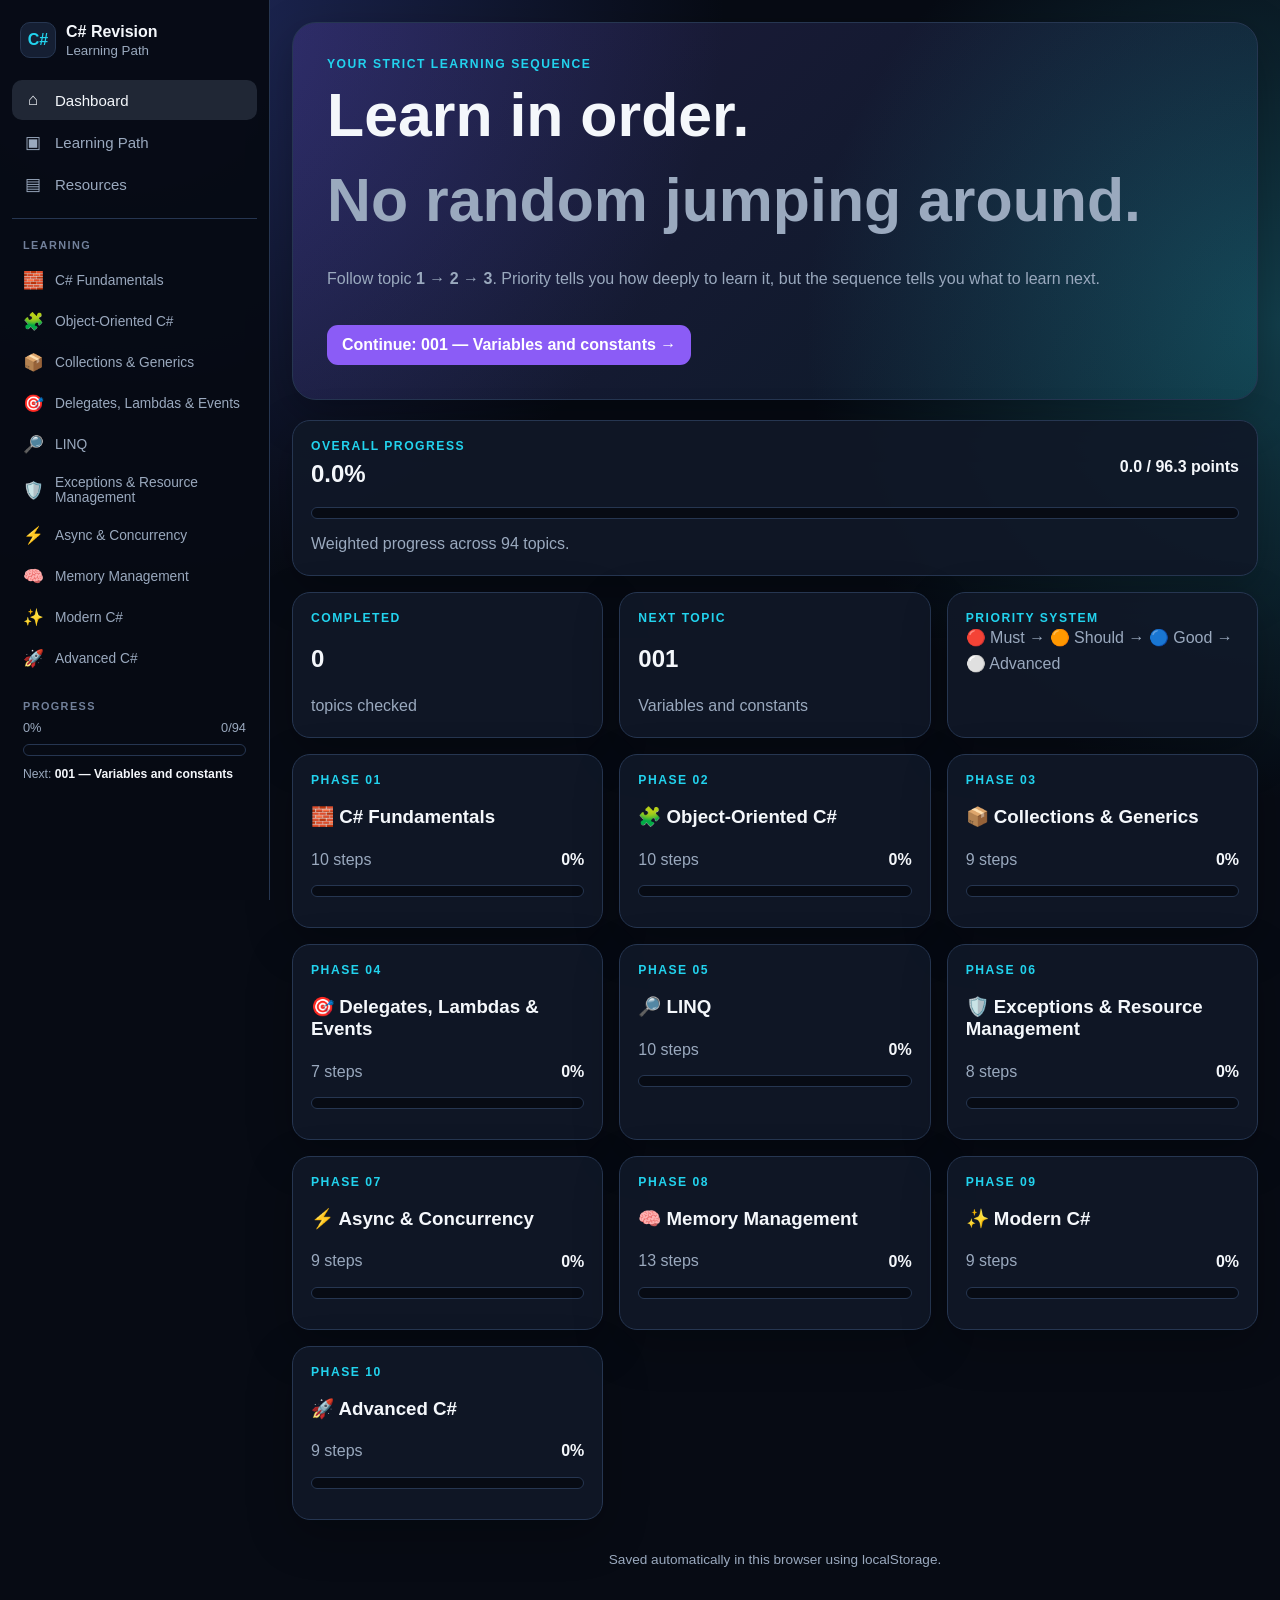
==== index.html @ da1a0cd7 "initial commit" ====
<!doctype html><html lang="en"><head><meta charset="UTF-8"><meta name="viewport" content="width=device-width,initial-scale=1"><title>C# Revision</title><link rel="stylesheet" href="css/style.css"></head><body data-page="home"><div id="app"></div><script src="js/data.js"></script><script src="js/app.js"></script></body></html>
---- css/style.css ----
:root{--bg:#070b14;--panel:#101827;--panel2:#151f33;--text:#f4f7fb;--muted:#9aa9be;--line:#263651;--accent:#8b5cf6;--cyan:#22d3ee;--green:#2dd37d;--must:#ff5964;--should:#ffae42;--good:#4da3ff;--advanced:#a78bfa;--sidebar:270px}
*{box-sizing:border-box}html{scroll-behavior:smooth}body{margin:0;background:radial-gradient(circle at 10% 0,#202a5d 0,transparent 30%),radial-gradient(circle at 100% 20%,#123e4b 0,transparent 26%),var(--bg);font-family:Inter,Segoe UI,Arial,sans-serif;color:var(--text)}a{text-decoration:none;color:inherit}
.sidebar{position:fixed;z-index:20;left:0;top:0;bottom:0;width:var(--sidebar);padding:18px 12px;background:rgba(7,11,20,.96);border-right:1px solid var(--line);overflow-y:auto}.side-top{display:flex;align-items:center;justify-content:space-between;padding:4px 8px 20px}.side-brand{display:flex;align-items:center;gap:10px}.brand-mark{width:36px;height:36px;display:grid;place-items:center;border:1px solid var(--line);border-radius:10px;background:var(--panel2);font-weight:900;color:var(--cyan)}.side-brand b{display:block;font-size:1rem}.side-brand small{display:block;color:var(--muted);margin-top:2px}.close-side{display:none;background:none;border:0;color:var(--muted);font-size:26px;cursor:pointer}.side-nav{padding-bottom:12px;border-bottom:1px solid var(--line)}.side-link{display:flex;align-items:center;gap:12px;min-height:40px;padding:9px 11px;margin:2px 0;border-radius:10px;color:var(--muted);font-size:.94rem}.side-link span:first-child{width:20px;text-align:center;font-size:1.05rem}.side-link:hover{background:var(--panel2);color:var(--text)}.side-link.active{background:#202735;color:var(--text)}.side-section{padding:20px 0 0}.side-label{text-transform:uppercase;letter-spacing:1.4px;font-size:.68rem;font-weight:800;color:#71809a;padding:0 11px 8px}.phase-link{font-size:.86rem;min-height:36px}.progress-side{padding-bottom:20px}.side-progress-row{display:flex;justify-content:space-between;padding:0 11px;color:var(--muted);font-size:.8rem}.progress-side .progress{margin:9px 11px}.side-next{font-size:.76rem;line-height:1.5;color:var(--muted);padding:0 11px}.side-next b{color:var(--text)}.sidebar-overlay{display:none}
.shell{margin-left:var(--sidebar);max-width:none;padding:22px}.content{max-width:1250px;margin:auto}.mobile-head{display:none}.hero,.card{background:rgba(16,24,39,.9);border:1px solid var(--line);box-shadow:0 15px 45px rgba(0,0,0,.25)}.hero{padding:34px;border-radius:24px;margin-bottom:20px;background:linear-gradient(135deg,rgba(139,92,246,.18),rgba(34,211,238,.08))}.eyebrow{text-transform:uppercase;letter-spacing:1.5px;color:var(--cyan);font-weight:800;font-size:.76rem}.hero h1{font-size:clamp(2rem,5vw,3.8rem);margin:9px 0}.hero p,.muted{color:var(--muted);line-height:1.65}.grid{display:grid;grid-template-columns:repeat(12,1fr);gap:16px}.card{border-radius:18px;padding:18px}.overall{grid-column:span 12}.stat,.phase-card{grid-column:span 4}.phase-card{transition:transform .15s,border-color .15s}.phase-card:hover{transform:translateY(-3px);border-color:#536887}.row{display:flex;justify-content:space-between;gap:12px;align-items:center}.progress{height:12px;border-radius:99px;background:#070b14;border:1px solid #263651;overflow:hidden;margin:12px 0}.progress div{height:100%;background:linear-gradient(90deg,var(--accent),var(--cyan));transition:width .3s}.priority{font-size:.72rem;font-weight:800;padding:4px 8px;border-radius:99px;white-space:nowrap}.must{color:#ffb2b7;background:rgba(255,89,100,.12)}.should{color:#ffd28b;background:rgba(255,174,66,.12)}.good{color:#9dccff;background:rgba(77,163,255,.12)}.advanced{color:#d2bdff;background:rgba(167,139,250,.12)}.phase{margin-top:18px}.phase-head{padding:20px;border-radius:18px 18px 0 0;background:var(--panel);border:1px solid var(--line);border-bottom:0}.topic-list{border:1px solid var(--line);border-radius:0 0 18px 18px;overflow:hidden}.topic{display:flex;gap:14px;padding:16px;border-top:1px solid var(--line);background:rgba(10,15,26,.7)}.topic:first-child{border-top:0}.topic:hover{background:#121d30}.topic-main{flex:1}.topic-title{font-weight:800}.topic-desc{font-size:.9rem;color:var(--muted);line-height:1.55;margin-top:5px}.meta{display:flex;justify-content:space-between;align-items:center;gap:10px;margin-top:10px;flex-wrap:wrap}.resource{color:var(--cyan);font-size:.86rem}.number{font-weight:900;color:var(--cyan);font-size:.8rem}.weight{font-size:.75rem;color:var(--muted)}input[type=checkbox]{appearance:none;width:23px;height:23px;border:2px solid #64748b;border-radius:7px;background:#080e19;cursor:pointer;flex:none;margin-top:2px}input[type=checkbox]:checked{background:var(--green);border-color:var(--green);position:relative}input[type=checkbox]:checked:after{content:"✓";color:#062714;font-weight:900;position:absolute;left:4px;top:-1px}.done .topic-title{text-decoration:line-through;color:var(--muted)}.next{border-color:rgba(34,211,238,.65)!important;background:linear-gradient(90deg,rgba(34,211,238,.08),transparent)!important}.next-label{color:var(--cyan);font-size:.75rem;font-weight:900}.continue{display:inline-block;margin-top:16px;background:var(--accent);color:white;border-radius:11px;padding:11px 15px;font-weight:800}.continue:hover{filter:brightness(1.1)}.actions{display:flex;justify-content:flex-end;margin:14px 0}.btn{padding:10px 14px;border:1px solid transparent;border-radius:11px;background:transparent;color:var(--muted);cursor:pointer;font:inherit}.danger{color:#ffb1b6;border-color:#5d3540}.footer{text-align:center;color:var(--muted);padding:32px 0;font-size:.85rem}
@media(max-width:900px){:root{--sidebar:250px}.stat,.phase-card{grid-column:span 6}}
@media(max-width:700px){.sidebar{transform:translateX(-100%);transition:transform .2s ease;width:280px}.sidebar-open .sidebar{transform:translateX(0)}.sidebar-open .sidebar-overlay{display:block;position:fixed;z-index:19;inset:0;background:rgba(0,0,0,.55)}.close-side{display:block}.shell{margin-left:0;padding:14px}.mobile-head{display:flex;align-items:center;gap:10px;margin:2px 0 14px}.menu-btn{border:1px solid var(--line);background:var(--panel);color:var(--text);border-radius:9px;width:40px;height:38px;font-size:18px;cursor:pointer}.mobile-title{font-weight:900}.stat,.phase-card{grid-column:span 12}.hero{padding:24px}.topic{padding:13px}.meta{align-items:flex-start}.priority{font-size:.65rem}}
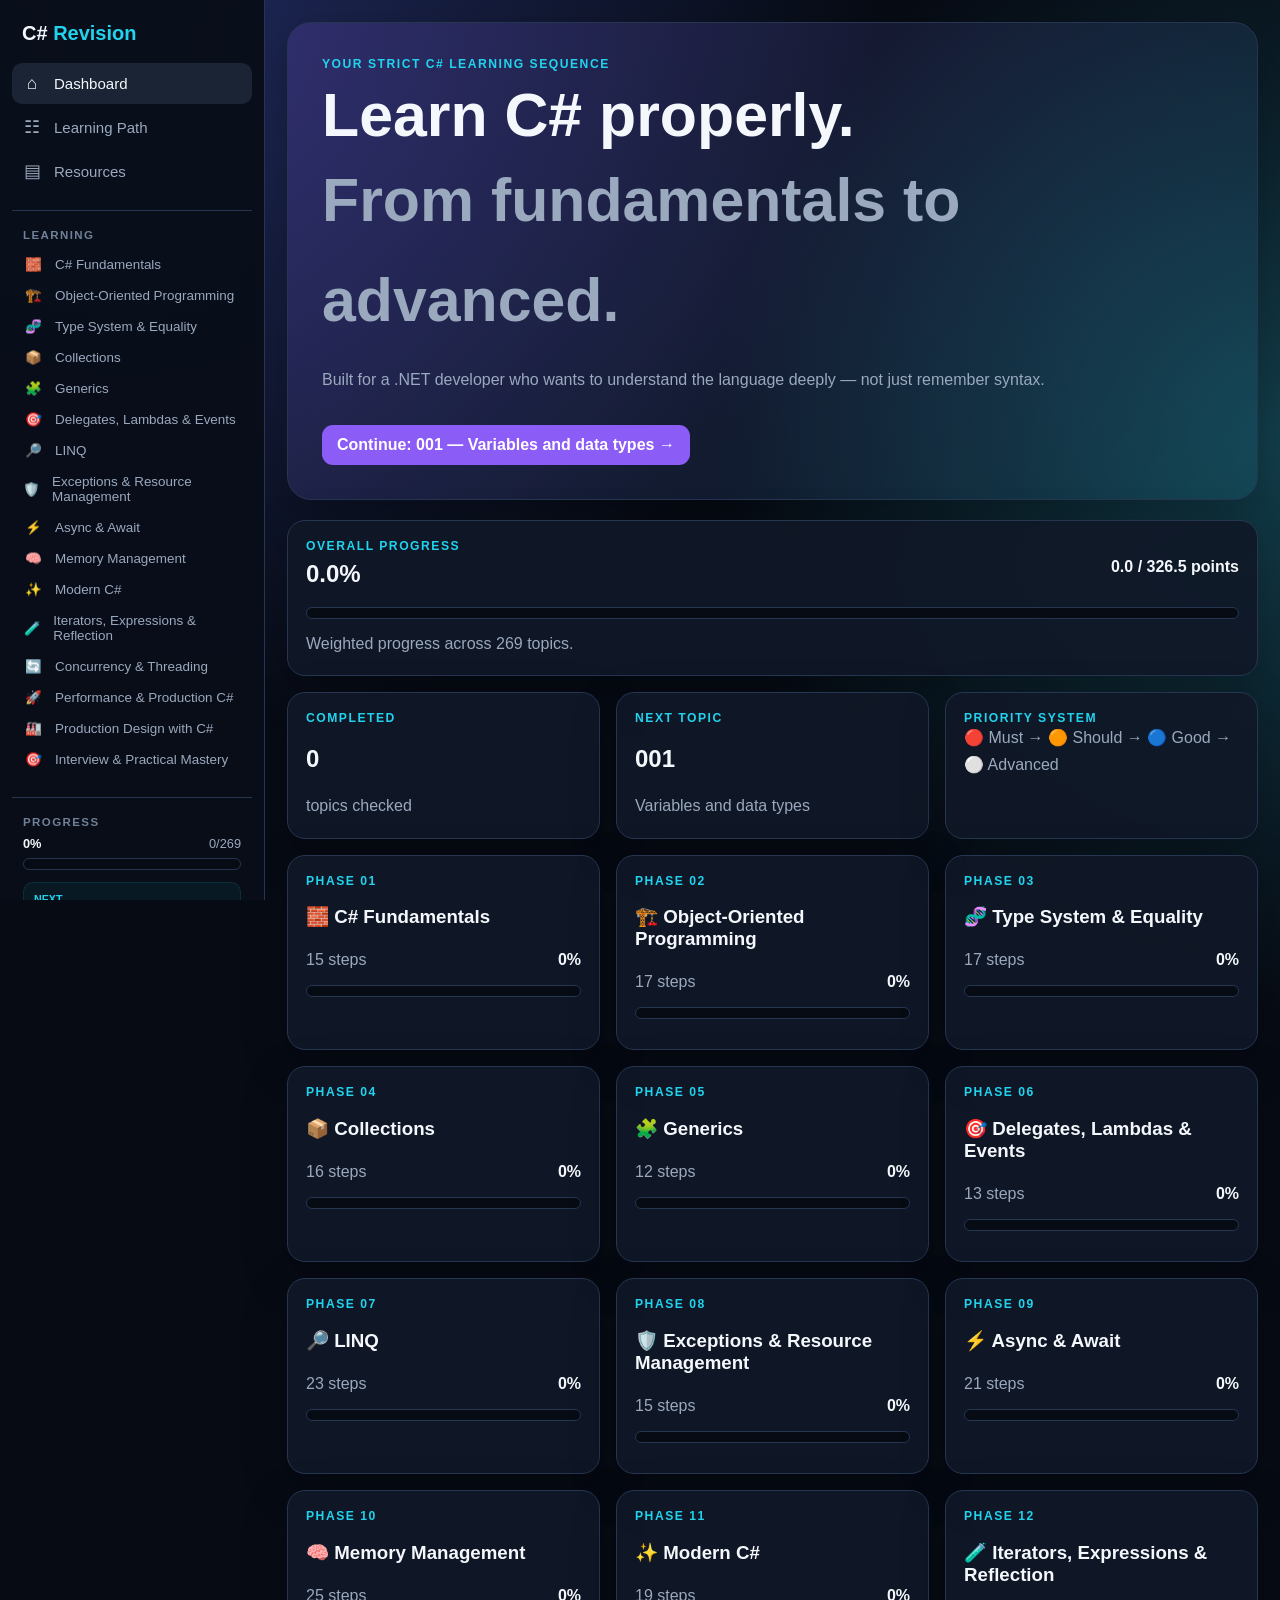
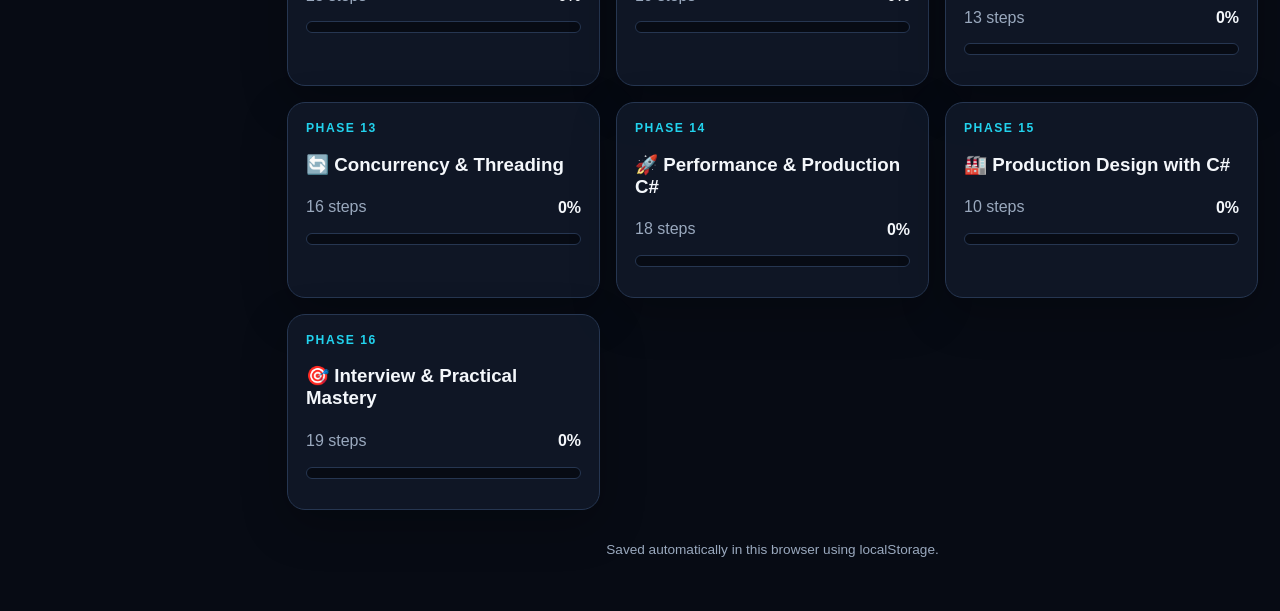
==== commit ee31497e: "updated roadmap" ====
--- a/index.html
+++ b/index.html
@@ -1 +1 @@
-<!doctype html><html lang="en"><head><meta charset="UTF-8"><meta name="viewport" content="width=device-width,initial-scale=1"><title>C# Revision</title><link rel="stylesheet" href="css/style.css"></head><body data-page="home"><div id="app"></div><script src="js/data.js"></script><script src="js/app.js"></script></body></html>
+<!doctype html><html lang="en"><head><meta charset="UTF-8"><meta name="viewport" content="width=device-width,initial-scale=1"><title>C# Revision Roadmap</title><link rel="stylesheet" href="css/style.css"></head><body data-page="home"><div id="app"></div><script src="js/data.js"></script><script src="js/app.js"></script></body></html>
--- a/css/style.css
+++ b/css/style.css
@@ -1,6 +1,15 @@
-:root{--bg:#070b14;--panel:#101827;--panel2:#151f33;--text:#f4f7fb;--muted:#9aa9be;--line:#263651;--accent:#8b5cf6;--cyan:#22d3ee;--green:#2dd37d;--must:#ff5964;--should:#ffae42;--good:#4da3ff;--advanced:#a78bfa;--sidebar:270px}
+
+:root{--bg:#070b14;--panel:#101827;--panel2:#151f33;--text:#f4f7fb;--muted:#9aa9be;--line:#263651;--accent:#8b5cf6;--cyan:#22d3ee;--green:#2dd37d;--must:#ff5964;--should:#ffae42;--good:#4da3ff;--advanced:#a78bfa;--sidebar:265px}
 *{box-sizing:border-box}html{scroll-behavior:smooth}body{margin:0;background:radial-gradient(circle at 10% 0,#202a5d 0,transparent 30%),radial-gradient(circle at 100% 20%,#123e4b 0,transparent 26%),var(--bg);font-family:Inter,Segoe UI,Arial,sans-serif;color:var(--text)}a{text-decoration:none;color:inherit}
-.sidebar{position:fixed;z-index:20;left:0;top:0;bottom:0;width:var(--sidebar);padding:18px 12px;background:rgba(7,11,20,.96);border-right:1px solid var(--line);overflow-y:auto}.side-top{display:flex;align-items:center;justify-content:space-between;padding:4px 8px 20px}.side-brand{display:flex;align-items:center;gap:10px}.brand-mark{width:36px;height:36px;display:grid;place-items:center;border:1px solid var(--line);border-radius:10px;background:var(--panel2);font-weight:900;color:var(--cyan)}.side-brand b{display:block;font-size:1rem}.side-brand small{display:block;color:var(--muted);margin-top:2px}.close-side{display:none;background:none;border:0;color:var(--muted);font-size:26px;cursor:pointer}.side-nav{padding-bottom:12px;border-bottom:1px solid var(--line)}.side-link{display:flex;align-items:center;gap:12px;min-height:40px;padding:9px 11px;margin:2px 0;border-radius:10px;color:var(--muted);font-size:.94rem}.side-link span:first-child{width:20px;text-align:center;font-size:1.05rem}.side-link:hover{background:var(--panel2);color:var(--text)}.side-link.active{background:#202735;color:var(--text)}.side-section{padding:20px 0 0}.side-label{text-transform:uppercase;letter-spacing:1.4px;font-size:.68rem;font-weight:800;color:#71809a;padding:0 11px 8px}.phase-link{font-size:.86rem;min-height:36px}.progress-side{padding-bottom:20px}.side-progress-row{display:flex;justify-content:space-between;padding:0 11px;color:var(--muted);font-size:.8rem}.progress-side .progress{margin:9px 11px}.side-next{font-size:.76rem;line-height:1.5;color:var(--muted);padding:0 11px}.side-next b{color:var(--text)}.sidebar-overlay{display:none}
-.shell{margin-left:var(--sidebar);max-width:none;padding:22px}.content{max-width:1250px;margin:auto}.mobile-head{display:none}.hero,.card{background:rgba(16,24,39,.9);border:1px solid var(--line);box-shadow:0 15px 45px rgba(0,0,0,.25)}.hero{padding:34px;border-radius:24px;margin-bottom:20px;background:linear-gradient(135deg,rgba(139,92,246,.18),rgba(34,211,238,.08))}.eyebrow{text-transform:uppercase;letter-spacing:1.5px;color:var(--cyan);font-weight:800;font-size:.76rem}.hero h1{font-size:clamp(2rem,5vw,3.8rem);margin:9px 0}.hero p,.muted{color:var(--muted);line-height:1.65}.grid{display:grid;grid-template-columns:repeat(12,1fr);gap:16px}.card{border-radius:18px;padding:18px}.overall{grid-column:span 12}.stat,.phase-card{grid-column:span 4}.phase-card{transition:transform .15s,border-color .15s}.phase-card:hover{transform:translateY(-3px);border-color:#536887}.row{display:flex;justify-content:space-between;gap:12px;align-items:center}.progress{height:12px;border-radius:99px;background:#070b14;border:1px solid #263651;overflow:hidden;margin:12px 0}.progress div{height:100%;background:linear-gradient(90deg,var(--accent),var(--cyan));transition:width .3s}.priority{font-size:.72rem;font-weight:800;padding:4px 8px;border-radius:99px;white-space:nowrap}.must{color:#ffb2b7;background:rgba(255,89,100,.12)}.should{color:#ffd28b;background:rgba(255,174,66,.12)}.good{color:#9dccff;background:rgba(77,163,255,.12)}.advanced{color:#d2bdff;background:rgba(167,139,250,.12)}.phase{margin-top:18px}.phase-head{padding:20px;border-radius:18px 18px 0 0;background:var(--panel);border:1px solid var(--line);border-bottom:0}.topic-list{border:1px solid var(--line);border-radius:0 0 18px 18px;overflow:hidden}.topic{display:flex;gap:14px;padding:16px;border-top:1px solid var(--line);background:rgba(10,15,26,.7)}.topic:first-child{border-top:0}.topic:hover{background:#121d30}.topic-main{flex:1}.topic-title{font-weight:800}.topic-desc{font-size:.9rem;color:var(--muted);line-height:1.55;margin-top:5px}.meta{display:flex;justify-content:space-between;align-items:center;gap:10px;margin-top:10px;flex-wrap:wrap}.resource{color:var(--cyan);font-size:.86rem}.number{font-weight:900;color:var(--cyan);font-size:.8rem}.weight{font-size:.75rem;color:var(--muted)}input[type=checkbox]{appearance:none;width:23px;height:23px;border:2px solid #64748b;border-radius:7px;background:#080e19;cursor:pointer;flex:none;margin-top:2px}input[type=checkbox]:checked{background:var(--green);border-color:var(--green);position:relative}input[type=checkbox]:checked:after{content:"✓";color:#062714;font-weight:900;position:absolute;left:4px;top:-1px}.done .topic-title{text-decoration:line-through;color:var(--muted)}.next{border-color:rgba(34,211,238,.65)!important;background:linear-gradient(90deg,rgba(34,211,238,.08),transparent)!important}.next-label{color:var(--cyan);font-size:.75rem;font-weight:900}.continue{display:inline-block;margin-top:16px;background:var(--accent);color:white;border-radius:11px;padding:11px 15px;font-weight:800}.continue:hover{filter:brightness(1.1)}.actions{display:flex;justify-content:flex-end;margin:14px 0}.btn{padding:10px 14px;border:1px solid transparent;border-radius:11px;background:transparent;color:var(--muted);cursor:pointer;font:inherit}.danger{color:#ffb1b6;border-color:#5d3540}.footer{text-align:center;color:var(--muted);padding:32px 0;font-size:.85rem}
-@media(max-width:900px){:root{--sidebar:250px}.stat,.phase-card{grid-column:span 6}}
-@media(max-width:700px){.sidebar{transform:translateX(-100%);transition:transform .2s ease;width:280px}.sidebar-open .sidebar{transform:translateX(0)}.sidebar-open .sidebar-overlay{display:block;position:fixed;z-index:19;inset:0;background:rgba(0,0,0,.55)}.close-side{display:block}.shell{margin-left:0;padding:14px}.mobile-head{display:flex;align-items:center;gap:10px;margin:2px 0 14px}.menu-btn{border:1px solid var(--line);background:var(--panel);color:var(--text);border-radius:9px;width:40px;height:38px;font-size:18px;cursor:pointer}.mobile-title{font-weight:900}.stat,.phase-card{grid-column:span 12}.hero{padding:24px}.topic{padding:13px}.meta{align-items:flex-start}.priority{font-size:.65rem}}
+.sidebar{position:fixed;z-index:20;left:0;top:0;bottom:0;width:var(--sidebar);background:rgba(9,14,25,.97);border-right:1px solid var(--line);overflow-y:auto;padding:18px 12px;scrollbar-width:thin}
+.side-head{display:flex;align-items:center;justify-content:space-between;padding:4px 10px 18px}.side-brand{font-weight:900;font-size:1.25rem}.side-brand span{color:var(--cyan)}.close-side{display:none;background:none;border:0;color:var(--muted);font-size:1.5rem}
+.side-nav{display:flex;flex-direction:column;gap:3px}.side-nav a,.side-phase{display:flex;align-items:center;gap:12px;padding:10px;border-radius:10px;color:var(--muted);font-size:.94rem}.side-nav a span{width:20px;text-align:center;font-size:1.1rem}.side-nav a:hover,.side-nav a.active{background:#1b2434;color:var(--text)}
+.side-section{border-top:1px solid var(--line);margin-top:18px;padding:18px 4px 4px}.side-label{font-size:.72rem;letter-spacing:1.4px;font-weight:900;color:#718198;padding:0 7px 8px}.side-phase{font-size:.84rem;padding:8px 7px}.side-phase:hover{background:var(--panel2);color:var(--text)}.side-phase span:first-child{width:20px;text-align:center}.progress-side .progress{margin:7px 7px 12px}.side-progress-row{display:flex;justify-content:space-between;padding:0 7px;color:var(--muted);font-size:.8rem}.side-progress-row b{color:var(--text)}.side-next{margin:10px 7px;padding:10px;border-radius:10px;background:rgba(34,211,238,.06);border:1px solid rgba(34,211,238,.12);font-size:.8rem;color:var(--muted)}.side-next small{display:block;color:var(--cyan);font-weight:900;margin-bottom:4px}.side-next a{color:var(--text)}
+.main{margin-left:var(--sidebar);min-height:100vh}.shell{max-width:1250px;margin:auto;padding:22px}.mobile-menu{display:none}
+.hero,.card{background:rgba(16,24,39,.9);border:1px solid var(--line);box-shadow:0 15px 45px rgba(0,0,0,.25)}.hero{padding:34px;border-radius:24px;margin-bottom:20px;background:linear-gradient(135deg,rgba(139,92,246,.18),rgba(34,211,238,.08))}.eyebrow{text-transform:uppercase;letter-spacing:1.5px;color:var(--cyan);font-weight:800;font-size:.76rem}.hero h1{font-size:clamp(2rem,5vw,3.8rem);margin:9px 0}.hero p,.muted{color:var(--muted);line-height:1.65}.grid{display:grid;grid-template-columns:repeat(12,1fr);gap:16px}.card{border-radius:18px;padding:18px}.overall{grid-column:span 12}.stat,.phase-card{grid-column:span 4}.phase-card:hover{transform:translateY(-3px);border-color:#536887}.row{display:flex;justify-content:space-between;gap:12px;align-items:center}.progress{height:12px;border-radius:99px;background:#070b14;border:1px solid #263651;overflow:hidden;margin:12px 0}.progress div{height:100%;background:linear-gradient(90deg,var(--accent),var(--cyan));transition:width .3s}.priority{font-size:.72rem;font-weight:800;padding:4px 8px;border-radius:99px;white-space:nowrap}.must{color:#ffb2b7;background:rgba(255,89,100,.12)}.should{color:#ffd28b;background:rgba(255,174,66,.12)}.good{color:#9dccff;background:rgba(77,163,255,.12)}.advanced{color:#d2bdff;background:rgba(167,139,250,.12)}
+.phase{margin-top:18px}.phase-head{padding:20px;border-radius:18px 18px 0 0;background:var(--panel);border:1px solid var(--line);border-bottom:0}.topic-list{border:1px solid var(--line);border-radius:0 0 18px 18px;overflow:hidden}.topic{display:flex;gap:14px;padding:16px;border-top:1px solid var(--line);background:rgba(10,15,26,.7)}.topic:first-child{border-top:0}.topic:hover{background:#121d30}.topic-main{flex:1}.topic-title{font-weight:800}.topic-desc{font-size:.9rem;color:var(--muted);line-height:1.55;margin-top:5px}.meta{display:flex;justify-content:space-between;align-items:center;gap:10px;margin-top:10px;flex-wrap:wrap}.resource{color:var(--cyan);font-size:.86rem}.number{font-weight:900;color:var(--cyan);font-size:.8rem}.weight{font-size:.75rem;color:var(--muted)}
+input[type=checkbox]{appearance:none;width:23px;height:23px;border:2px solid #64748b;border-radius:7px;background:#080e19;cursor:pointer;flex:none;margin-top:2px}input[type=checkbox]:checked{background:var(--green);border-color:var(--green);position:relative}input[type=checkbox]:checked:after{content:"✓";color:#062714;font-weight:900;position:absolute;left:4px;top:-1px}.done .topic-title{text-decoration:line-through;color:var(--muted)}
+.next{border-color:rgba(34,211,238,.65)!important;background:linear-gradient(90deg,rgba(34,211,238,.08),transparent)!important}.next-label{color:var(--cyan);font-size:.75rem;font-weight:900}.continue{display:inline-block;margin-top:16px;background:var(--accent);color:white;border-radius:11px;padding:11px 15px;font-weight:800}.continue:hover{filter:brightness(1.1)}.actions{display:flex;justify-content:flex-end;margin:14px 0}.btn{padding:10px 14px;border:1px solid transparent;border-radius:11px;background:transparent;color:var(--muted);cursor:pointer;font:inherit}.danger{color:#ffb1b6;border-color:#5d3540}.footer{text-align:center;color:var(--muted);padding:32px 0;font-size:.85rem}
+.sidebar-overlay{display:none}
+@media(max-width:1000px){:root{--sidebar:245px}.stat,.phase-card{grid-column:span 6}}
+@media(max-width:700px){.sidebar{transform:translateX(-100%);transition:transform .2s ease;width:280px}.side-open .sidebar{transform:translateX(0)}.close-side{display:block}.sidebar-overlay{display:block;position:fixed;z-index:19;inset:0;background:rgba(0,0,0,.5);opacity:0;pointer-events:none;transition:opacity .2s}.side-open .sidebar-overlay{opacity:1;pointer-events:auto}.main{margin-left:0}.mobile-menu{display:block;position:fixed;z-index:10;top:12px;left:12px;border:1px solid var(--line);background:var(--panel);color:var(--text);border-radius:10px;padding:8px 11px;font-size:1rem}.shell{padding:14px;padding-top:58px}.stat,.phase-card{grid-column:span 12}.hero{padding:24px}.topic{padding:13px}.meta{align-items:flex-start}}
